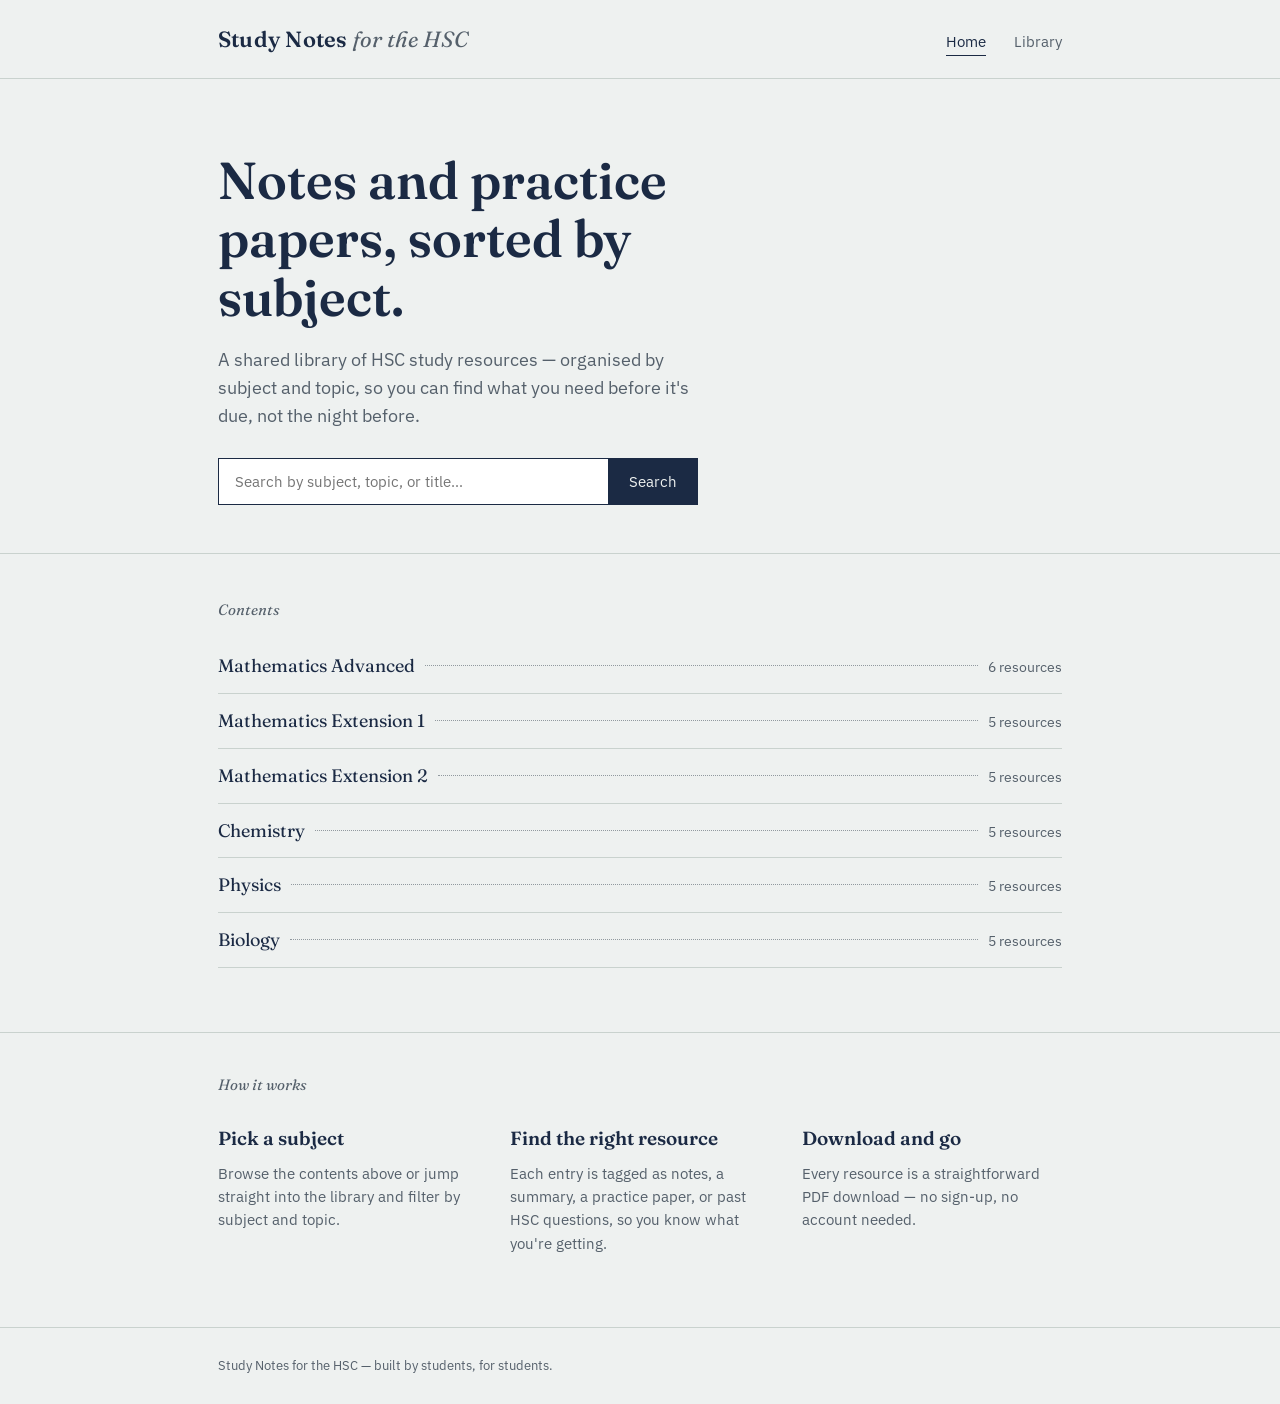
==== index.html @ edc1d77b "Add files via upload" ====
<!DOCTYPE html>
<html lang="en">
<head>
<meta charset="UTF-8">
<meta name="viewport" content="width=device-width, initial-scale=1.0">
<title>Study Notes — HSC resources by subject</title>
<meta name="description" content="Practice papers, notes, and past HSC questions organised by subject and topic.">
<link rel="preconnect" href="https://fonts.googleapis.com">
<link href="https://fonts.googleapis.com/css2?family=Fraunces:ital,wght@0,400;0,600;1,400&family=IBM+Plex+Sans:wght@400;500;600&display=swap" rel="stylesheet">
<link rel="stylesheet" href="style.css">
</head>
<body>

<header class="site-header">
  <div class="wrap">
    <a href="index.html" class="site-title">Study Notes <span>for the HSC</span></a>
    <nav class="site-nav">
      <a href="index.html" aria-current="page">Home</a>
      <a href="library.html">Library</a>
    </nav>
  </div>
</header>

<main>
  <section class="hero">
    <div class="wrap">
      <h1>Notes and practice papers, sorted by subject.</h1>
      <p>A shared library of HSC study resources — organised by subject and topic, so you can find what you need before it's due, not the night before.</p>
      <form class="hero-search" action="library.html" method="get">
        <label for="hero-q" class="visually-hidden" style="position:absolute;left:-9999px;">Search resources</label>
        <input id="hero-q" name="q" type="text" placeholder="Search by subject, topic, or title…" autocomplete="off">
        <button type="submit">Search</button>
      </form>
    </div>
  </section>

  <section class="contents" id="subjects">
    <div class="wrap">
      <p class="contents-heading">Contents</p>
      <ul class="toc-list" id="toc-list"></ul>
    </div>
  </section>

  <section class="how">
    <div class="wrap">
      <p class="contents-heading">How it works</p>
      <div class="how-grid">
        <div class="how-item">
          <h3>Pick a subject</h3>
          <p>Browse the contents above or jump straight into the library and filter by subject and topic.</p>
        </div>
        <div class="how-item">
          <h3>Find the right resource</h3>
          <p>Each entry is tagged as notes, a summary, a practice paper, or past HSC questions, so you know what you're getting.</p>
        </div>
        <div class="how-item">
          <h3>Download and go</h3>
          <p>Every resource is a straightforward PDF download — no sign-up, no account needed.</p>
        </div>
      </div>
    </div>
  </section>
</main>

<footer class="site-footer">
  <div class="wrap">
    Study Notes for the HSC — built by students, for students.
  </div>
</footer>

<script src="data.js"></script>
<script>
  const tocList = document.getElementById('toc-list');
  const counts = {};
  RESOURCES.forEach(r => { counts[r.subject] = (counts[r.subject] || 0) + 1; });

  SUBJECTS.forEach(subject => {
    const count = counts[subject.slug] || 0;
    const li = document.createElement('li');
    li.innerHTML = `
      <a href="library.html?subject=${subject.slug}">
        <span class="toc-name">${subject.name}</span>
        <span class="toc-leader"></span>
        <span class="toc-count">${count} resource${count === 1 ? '' : 's'}</span>
      </a>
    `;
    tocList.appendChild(li);
  });
</script>
</body>
</html>
---- style.css ----
/* ============================================================
   Tokens
   ============================================================ */
:root {
  --paper: #EEF1F0;
  --card: #FFFFFF;
  --ink: #1B2A44;
  --ink-soft: #55606B;
  --line: #C9D2CE;
  --highlight: #E8AA2E;
  --highlight-ink: #1B2A44;
  --pass: #3C6E52;
  --radius: 3px;
  --max-width: 900px;

  --font-display: "Fraunces", "Iowan Old Style", serif;
  --font-body: "IBM Plex Sans", -apple-system, sans-serif;
}

* { box-sizing: border-box; }

html {
  scroll-behavior: smooth;
}

body {
  margin: 0;
  background: var(--paper);
  color: var(--ink);
  font-family: var(--font-body);
  font-size: 16px;
  line-height: 1.55;
  -webkit-font-smoothing: antialiased;
}

a { color: inherit; }

img { max-width: 100%; }

:focus-visible {
  outline: 2px solid var(--ink);
  outline-offset: 3px;
}

@media (prefers-reduced-motion: reduce) {
  html { scroll-behavior: auto; }
  * { transition: none !important; animation: none !important; }
}

.wrap {
  max-width: var(--max-width);
  margin: 0 auto;
  padding: 0 28px;
}

/* ============================================================
   Header
   ============================================================ */
.site-header {
  border-bottom: 1px solid var(--line);
  padding: 22px 0;
}

.site-header .wrap {
  display: flex;
  align-items: baseline;
  justify-content: space-between;
  gap: 24px;
}

.site-title {
  font-family: var(--font-display);
  font-size: 22px;
  font-weight: 600;
  text-decoration: none;
  letter-spacing: 0.01em;
}

.site-title span {
  color: var(--ink-soft);
  font-weight: 400;
  font-style: italic;
}

.site-nav {
  display: flex;
  gap: 28px;
  font-size: 15px;
}

.site-nav a {
  text-decoration: none;
  color: var(--ink-soft);
  border-bottom: 1px solid transparent;
  padding-bottom: 2px;
}

.site-nav a:hover,
.site-nav a[aria-current="page"] {
  color: var(--ink);
  border-bottom-color: var(--ink);
}

/* ============================================================
   Hero
   ============================================================ */
.hero {
  padding: 72px 0 48px;
}

.hero h1 {
  font-family: var(--font-display);
  font-size: clamp(34px, 5vw, 52px);
  line-height: 1.12;
  font-weight: 600;
  margin: 0 0 20px;
  max-width: 15ch;
}

.hero p {
  font-size: 18px;
  color: var(--ink-soft);
  max-width: 46ch;
  margin: 0 0 28px;
}

.hero-search {
  display: flex;
  gap: 0;
  max-width: 480px;
  border: 1px solid var(--ink);
}

.hero-search input {
  flex: 1;
  border: none;
  background: var(--card);
  padding: 13px 16px;
  font-family: var(--font-body);
  font-size: 15px;
  color: var(--ink);
}

.hero-search input:focus {
  outline: none;
}

.hero-search button {
  border: none;
  border-left: 1px solid var(--ink);
  background: var(--ink);
  color: var(--paper);
  padding: 13px 20px;
  font-family: var(--font-body);
  font-size: 15px;
  cursor: pointer;
}

.hero-search button:hover {
  background: var(--highlight);
  color: var(--highlight-ink);
}

/* ============================================================
   Contents / subject index (table-of-contents styling)
   ============================================================ */
.contents {
  padding: 12px 0 64px;
  border-top: 1px solid var(--line);
}

.contents-heading {
  font-family: var(--font-display);
  font-size: 15px;
  font-style: italic;
  color: var(--ink-soft);
  margin: 32px 0 18px;
}

.toc-list {
  list-style: none;
  margin: 0;
  padding: 0;
}

.toc-list li {
  border-bottom: 1px solid var(--line);
}

.toc-list a {
  display: flex;
  align-items: baseline;
  gap: 10px;
  text-decoration: none;
  padding: 13px 0;
  color: var(--ink);
}

.toc-name {
  font-family: var(--font-display);
  font-size: 18px;
  white-space: nowrap;
}

.toc-leader {
  flex: 1;
  border-bottom: 1px dotted var(--ink-soft);
  height: 0;
  transform: translateY(-6px);
  opacity: 0.6;
}

.toc-count {
  font-size: 14px;
  color: var(--ink-soft);
  white-space: nowrap;
}

.toc-list a:hover .toc-name {
  color: var(--pass);
}

.toc-list a:hover .toc-leader {
  border-bottom-color: var(--pass);
  opacity: 1;
}

/* ============================================================
   How it works
   ============================================================ */
.how {
  padding: 8px 0 72px;
  border-top: 1px solid var(--line);
}

.how-grid {
  display: grid;
  grid-template-columns: repeat(3, 1fr);
  gap: 32px;
  margin-top: 28px;
}

.how-item h3 {
  font-family: var(--font-display);
  font-size: 19px;
  margin: 0 0 8px;
  font-weight: 600;
}

.how-item p {
  color: var(--ink-soft);
  font-size: 15px;
  margin: 0;
}

@media (max-width: 720px) {
  .how-grid { grid-template-columns: 1fr; gap: 24px; }
}

/* ============================================================
   Library page
   ============================================================ */
.library {
  padding: 44px 0 72px;
  display: grid;
  grid-template-columns: 220px 1fr;
  gap: 40px;
  align-items: start;
}

@media (max-width: 780px) {
  .library { grid-template-columns: 1fr; }
}

.library-header {
  grid-column: 1 / -1;
  border-bottom: 1px solid var(--line);
  padding-bottom: 24px;
  margin-bottom: 4px;
}

.library-header h1 {
  font-family: var(--font-display);
  font-size: 32px;
  margin: 0 0 8px;
}

.library-header p {
  color: var(--ink-soft);
  margin: 0;
  font-size: 15px;
}

.filters {
  position: sticky;
  top: 24px;
}

.filter-group {
  margin-bottom: 28px;
}

.filter-group h4 {
  font-size: 13px;
  color: var(--ink-soft);
  margin: 0 0 10px;
  font-weight: 500;
}

.filter-group label {
  display: flex;
  align-items: baseline;
  gap: 8px;
  font-size: 14px;
  padding: 5px 0;
  cursor: pointer;
}

.filter-group input[type="checkbox"] {
  accent-color: var(--ink);
  margin: 0;
}

#clear-filters {
  font-size: 13px;
  color: var(--ink-soft);
  background: none;
  border: none;
  padding: 0;
  text-decoration: underline;
  cursor: pointer;
}

#clear-filters:hover { color: var(--ink); }

.results-meta {
  font-size: 14px;
  color: var(--ink-soft);
  margin-bottom: 14px;
}

.resource-list {
  list-style: none;
  margin: 0;
  padding: 0;
  border-top: 1px solid var(--line);
}

.resource-item {
  display: grid;
  grid-template-columns: 1fr auto auto;
  gap: 18px;
  align-items: baseline;
  padding: 16px 0;
  border-bottom: 1px solid var(--line);
}

.resource-main .resource-title {
  font-family: var(--font-display);
  font-size: 17px;
  font-weight: 600;
  display: block;
  margin-bottom: 4px;
}

.resource-meta {
  font-size: 13px;
  color: var(--ink-soft);
}

.resource-type {
  font-size: 13px;
  color: var(--ink-soft);
  white-space: nowrap;
  align-self: center;
}

.download-btn {
  white-space: nowrap;
  font-size: 13px;
  text-decoration: none;
  color: var(--pass);
  border: 1px solid var(--pass);
  padding: 7px 14px;
  border-radius: var(--radius);
  align-self: center;
}

.download-btn:hover {
  background: var(--pass);
  color: var(--card);
}

@media (max-width: 560px) {
  .resource-item {
    grid-template-columns: 1fr;
    gap: 6px;
  }
  .download-btn { justify-self: start; margin-top: 6px; }
}

.empty-state {
  padding: 40px 0;
  color: var(--ink-soft);
  border-bottom: 1px solid var(--line);
}

.empty-state strong {
  display: block;
  color: var(--ink);
  font-family: var(--font-display);
  font-size: 18px;
  margin-bottom: 6px;
}

/* ============================================================
   Footer
   ============================================================ */
.site-footer {
  border-top: 1px solid var(--line);
  padding: 28px 0;
  font-size: 13px;
  color: var(--ink-soft);
}
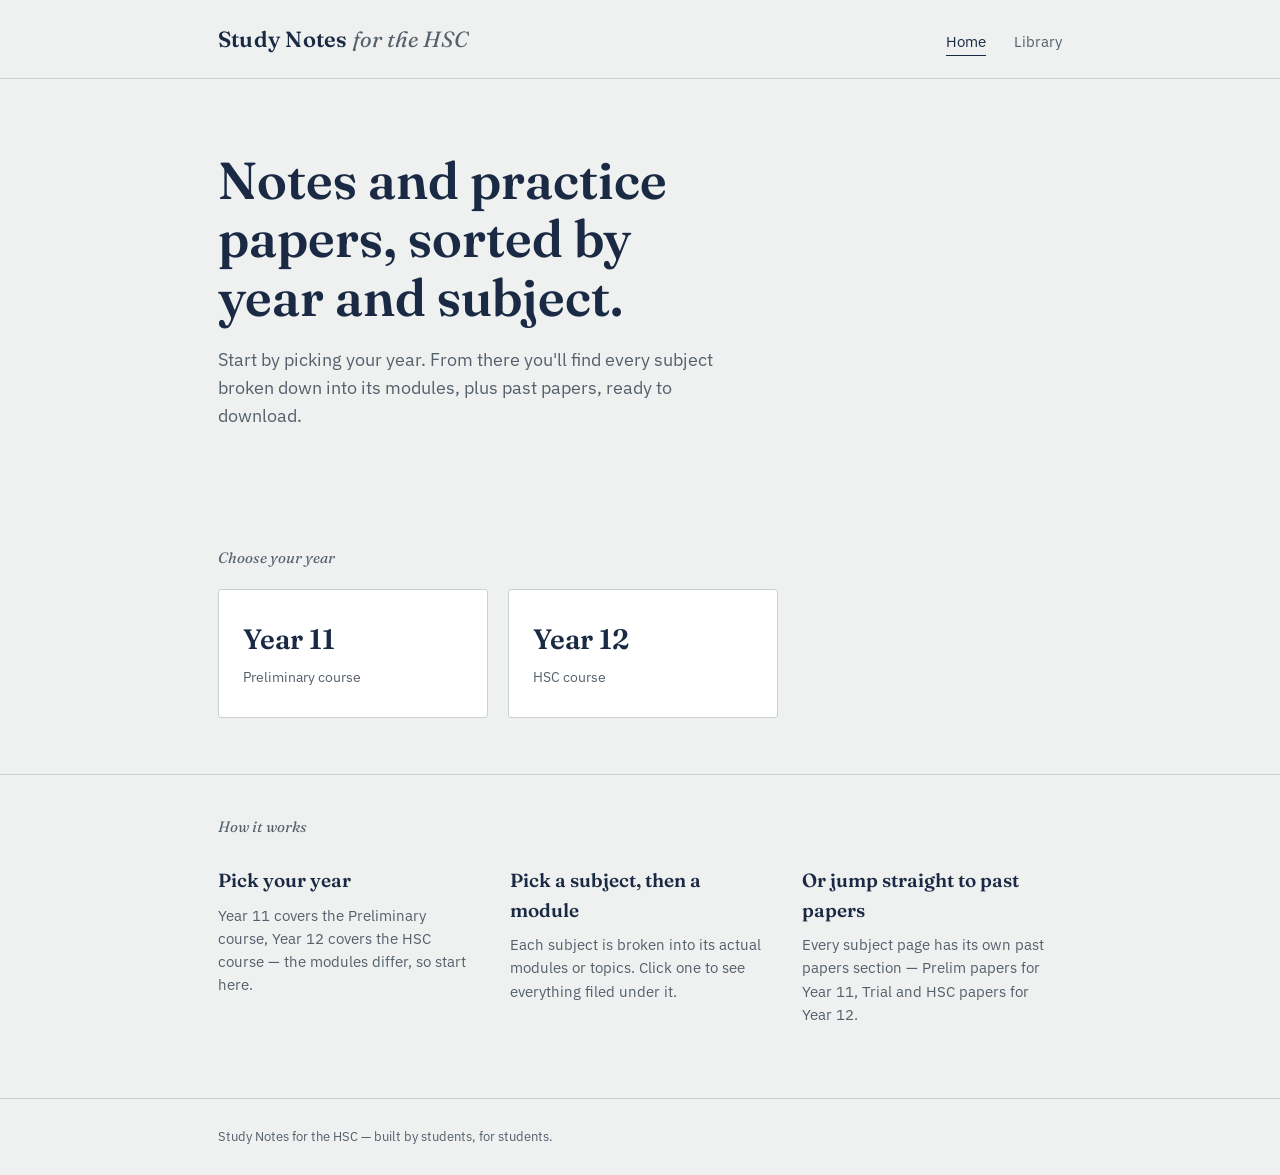
==== commit ba2a135c: "Add files via upload" ====
--- a/index.html
+++ b/index.html
@@ -4,7 +4,7 @@
 <meta charset="UTF-8">
 <meta name="viewport" content="width=device-width, initial-scale=1.0">
 <title>Study Notes — HSC resources by subject</title>
-<meta name="description" content="Practice papers, notes, and past HSC questions organised by subject and topic.">
+<meta name="description" content="Practice papers, notes, and past HSC questions organised by year, subject, and module.">
 <link rel="preconnect" href="https://fonts.googleapis.com">
 <link href="https://fonts.googleapis.com/css2?family=Fraunces:ital,wght@0,400;0,600;1,400&family=IBM+Plex+Sans:wght@400;500;600&display=swap" rel="stylesheet">
 <link rel="stylesheet" href="style.css">
@@ -24,20 +24,24 @@
 <main>
   <section class="hero">
     <div class="wrap">
-      <h1>Notes and practice papers, sorted by subject.</h1>
-      <p>A shared library of HSC study resources — organised by subject and topic, so you can find what you need before it's due, not the night before.</p>
-      <form class="hero-search" action="library.html" method="get">
-        <label for="hero-q" class="visually-hidden" style="position:absolute;left:-9999px;">Search resources</label>
-        <input id="hero-q" name="q" type="text" placeholder="Search by subject, topic, or title…" autocomplete="off">
-        <button type="submit">Search</button>
-      </form>
+      <h1>Notes and practice papers, sorted by year and subject.</h1>
+      <p>Start by picking your year. From there you'll find every subject broken down into its modules, plus past papers, ready to download.</p>
     </div>
   </section>
 
-  <section class="contents" id="subjects">
+  <section class="year-picker">
     <div class="wrap">
-      <p class="contents-heading">Contents</p>
-      <ul class="toc-list" id="toc-list"></ul>
+      <p class="contents-heading">Choose your year</p>
+      <div class="year-cards">
+        <a class="year-card" href="subjects.html?year=11">
+          <span class="year-card-label">Year 11</span>
+          <span class="year-card-sub">Preliminary course</span>
+        </a>
+        <a class="year-card" href="subjects.html?year=12">
+          <span class="year-card-label">Year 12</span>
+          <span class="year-card-sub">HSC course</span>
+        </a>
+      </div>
     </div>
   </section>
 
@@ -46,16 +50,16 @@
       <p class="contents-heading">How it works</p>
       <div class="how-grid">
         <div class="how-item">
-          <h3>Pick a subject</h3>
-          <p>Browse the contents above or jump straight into the library and filter by subject and topic.</p>
+          <h3>Pick your year</h3>
+          <p>Year 11 covers the Preliminary course, Year 12 covers the HSC course — the modules differ, so start here.</p>
         </div>
         <div class="how-item">
-          <h3>Find the right resource</h3>
-          <p>Each entry is tagged as notes, a summary, a practice paper, or past HSC questions, so you know what you're getting.</p>
+          <h3>Pick a subject, then a module</h3>
+          <p>Each subject is broken into its actual modules or topics. Click one to see everything filed under it.</p>
         </div>
         <div class="how-item">
-          <h3>Download and go</h3>
-          <p>Every resource is a straightforward PDF download — no sign-up, no account needed.</p>
+          <h3>Or jump straight to past papers</h3>
+          <p>Every subject page has its own past papers section — Prelim papers for Year 11, Trial and HSC papers for Year 12.</p>
         </div>
       </div>
     </div>
@@ -68,24 +72,5 @@
   </div>
 </footer>
 
-<script src="data.js"></script>
-<script>
-  const tocList = document.getElementById('toc-list');
-  const counts = {};
-  RESOURCES.forEach(r => { counts[r.subject] = (counts[r.subject] || 0) + 1; });
-
-  SUBJECTS.forEach(subject => {
-    const count = counts[subject.slug] || 0;
-    const li = document.createElement('li');
-    li.innerHTML = `
-      <a href="library.html?subject=${subject.slug}">
-        <span class="toc-name">${subject.name}</span>
-        <span class="toc-leader"></span>
-        <span class="toc-count">${count} resource${count === 1 ? '' : 's'}</span>
-      </a>
-    `;
-    tocList.appendChild(li);
-  });
-</script>
 </body>
 </html>
--- a/style.css
+++ b/style.css
@@ -162,6 +162,126 @@
 }
 
 /* ============================================================
+   Year picker
+   ============================================================ */
+.year-picker {
+  padding: 8px 0 56px;
+}
+
+.year-cards {
+  display: grid;
+  grid-template-columns: 1fr 1fr;
+  gap: 20px;
+  margin-top: 20px;
+  max-width: 560px;
+}
+
+.year-card {
+  display: flex;
+  flex-direction: column;
+  gap: 6px;
+  text-decoration: none;
+  color: var(--ink);
+  background: var(--card);
+  border: 1px solid var(--line);
+  padding: 28px 24px;
+  border-radius: var(--radius);
+}
+
+.year-card:hover {
+  border-color: var(--ink);
+}
+
+.year-card-label {
+  font-family: var(--font-display);
+  font-size: 28px;
+  font-weight: 600;
+}
+
+.year-card-sub {
+  font-size: 14px;
+  color: var(--ink-soft);
+}
+
+@media (max-width: 520px) {
+  .year-cards { grid-template-columns: 1fr; }
+}
+
+/* ============================================================
+   Breadcrumb + page titles (subjects / subject / library headers)
+   ============================================================ */
+.breadcrumb {
+  font-size: 13px;
+  color: var(--ink-soft);
+  margin: 28px 0 8px;
+}
+
+.breadcrumb a {
+  color: var(--ink-soft);
+  text-decoration: none;
+  border-bottom: 1px solid var(--line);
+}
+
+.breadcrumb a:hover {
+  color: var(--ink);
+  border-bottom-color: var(--ink);
+}
+
+.page-title {
+  font-family: var(--font-display);
+  font-size: 34px;
+  font-weight: 600;
+  margin: 0 0 8px;
+}
+
+.page-subtitle {
+  color: var(--ink-soft);
+  font-size: 15px;
+  margin: 0 0 8px;
+}
+
+/* ============================================================
+   Module / past-paper button grid (subject page)
+   ============================================================ */
+.button-grid {
+  display: grid;
+  grid-template-columns: repeat(2, 1fr);
+  gap: 12px;
+  margin: 20px 0 40px;
+}
+
+@media (max-width: 640px) {
+  .button-grid { grid-template-columns: 1fr; }
+}
+
+.grid-btn {
+  display: block;
+  text-decoration: none;
+  color: var(--ink);
+  background: var(--card);
+  border: 1px solid var(--line);
+  padding: 16px 18px;
+  font-size: 15px;
+  border-radius: var(--radius);
+  line-height: 1.4;
+}
+
+.grid-btn:hover {
+  border-color: var(--ink);
+}
+
+.grid-btn-paper {
+  border-color: var(--pass);
+  color: var(--pass);
+  font-weight: 500;
+}
+
+.grid-btn-paper:hover {
+  background: var(--pass);
+  color: var(--card);
+}
+
+/* ============================================================
    Contents / subject index (table-of-contents styling)
    ============================================================ */
 .contents {
